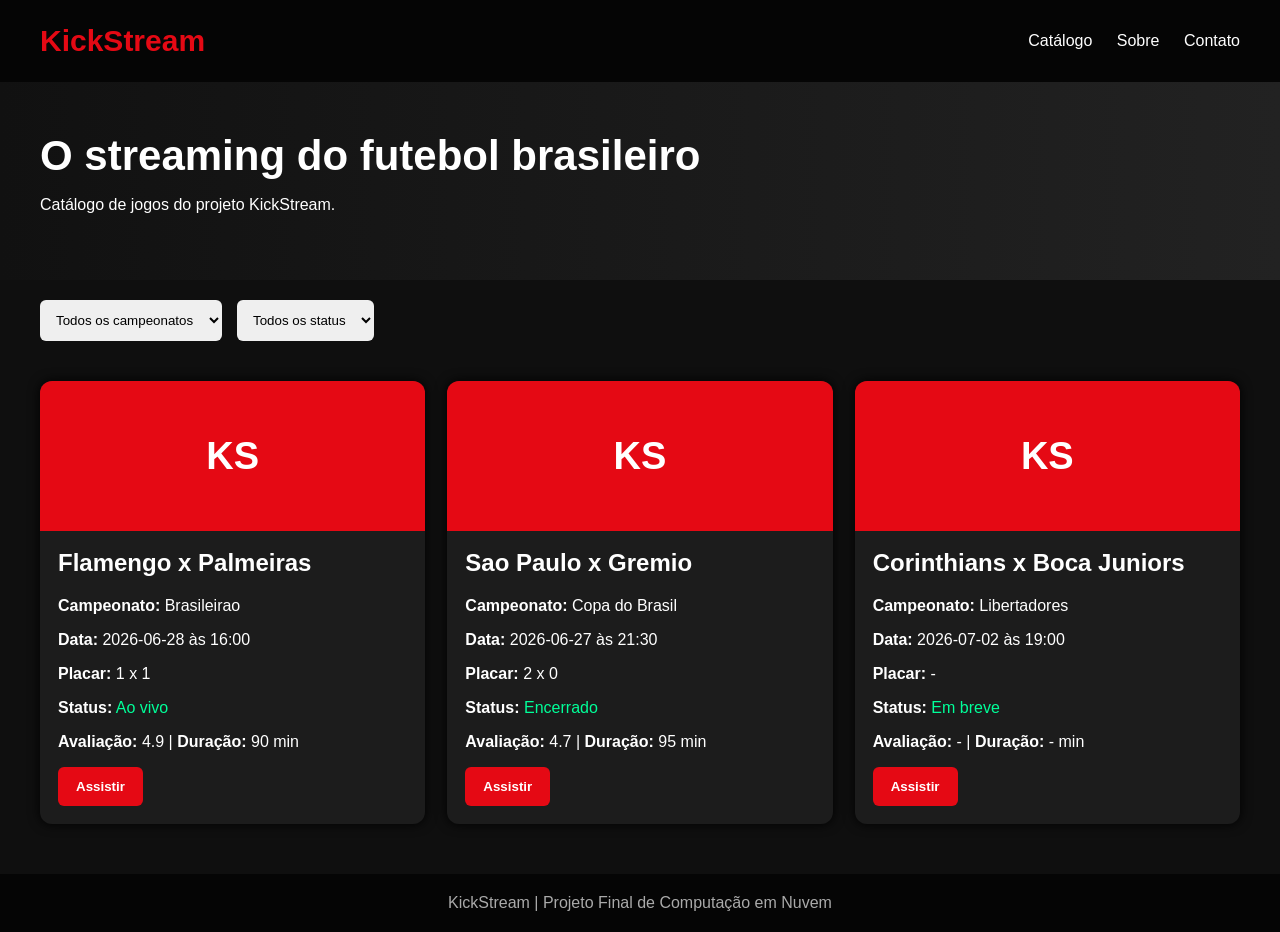
==== public/index.html @ 51a90de2 "subindo o projeto" ====
<!DOCTYPE html>
<html lang="pt-BR">
<head>
  <meta charset="UTF-8">
  <meta name="viewport" content="width=device-width, initial-scale=1.0">
  <title>KickStream</title>
  <link rel="stylesheet" href="assets/css/style.css">
</head>
<body>
  <header>
    <div class="logo">KickStream</div>
    <nav>
      <a href="index.html">Catálogo</a>
      <a href="sobre.html">Sobre</a>
      <a href="contato.html">Contato</a>
    </nav>
  </header>

  <section class="hero">
    <h1>O streaming do futebol brasileiro</h1>
    <p>Catálogo de jogos do projeto KickStream.</p>
  </section>

  <section class="filters">
    <select id="filtroCampeonato" onchange="filtrar()">
      <option value="">Todos os campeonatos</option>
      <option value="Brasileirao">Brasileirao</option>
      <option value="Copa do Brasil">Copa do Brasil</option>
      <option value="Libertadores">Libertadores</option>
    </select>
    <select id="filtroStatus" onchange="filtrar()">
      <option value="">Todos os status</option>
      <option value="Ao vivo">Ao vivo</option>
      <option value="Encerrado">Encerrado</option>
      <option value="Em breve">Em breve</option>
    </select>
  </section>

  <main class="grid" id="catalogo">
    <div class="card" data-campeonato="Brasileirao" data-status="Ao vivo">
      <div class="thumb">KS</div>
      <div class="content">
        <h2>Flamengo x Palmeiras</h2>
        <p><strong>Campeonato:</strong> Brasileirao</p>
        <p><strong>Data:</strong> 2026-06-28 às 16:00</p>
        <p><strong>Placar:</strong> 1 x 1</p>
        <p><strong>Status:</strong> <span class="status">Ao vivo</span></p>
        <p><strong>Avaliação:</strong> 4.9 | <strong>Duração:</strong> 90 min</p>
        <button onclick="assistir('Flamengo x Palmeiras')">Assistir</button>
      </div>
    </div>

    <div class="card" data-campeonato="Copa do Brasil" data-status="Encerrado">
      <div class="thumb">KS</div>
      <div class="content">
        <h2>Sao Paulo x Gremio</h2>
        <p><strong>Campeonato:</strong> Copa do Brasil</p>
        <p><strong>Data:</strong> 2026-06-27 às 21:30</p>
        <p><strong>Placar:</strong> 2 x 0</p>
        <p><strong>Status:</strong> <span class="status">Encerrado</span></p>
        <p><strong>Avaliação:</strong> 4.7 | <strong>Duração:</strong> 95 min</p>
        <button onclick="assistir('Sao Paulo x Gremio')">Assistir</button>
      </div>
    </div>

    <div class="card" data-campeonato="Libertadores" data-status="Em breve">
      <div class="thumb">KS</div>
      <div class="content">
        <h2>Corinthians x Boca Juniors</h2>
        <p><strong>Campeonato:</strong> Libertadores</p>
        <p><strong>Data:</strong> 2026-07-02 às 19:00</p>
        <p><strong>Placar:</strong> -</p>
        <p><strong>Status:</strong> <span class="status">Em breve</span></p>
        <p><strong>Avaliação:</strong> - | <strong>Duração:</strong> - min</p>
        <button onclick="assistir('Corinthians x Boca Juniors')">Assistir</button>
      </div>
    </div>
  </main>

  <footer>KickStream | Projeto Final de Computação em Nuvem</footer>
  <script src="assets/js/script.js"></script>
</body>
</html>
---- public/assets/css/style.css ----
* {
  box-sizing: border-box;
}

body {
  margin: 0;
  background: #0f0f0f;
  color: white;
  font-family: Arial, Helvetica, sans-serif;
}

header {
  position: sticky;
  top: 0;
  z-index: 10;
  display: flex;
  align-items: center;
  justify-content: space-between;
  padding: 24px 40px;
  background: #050505;
}

.logo {
  color: #e50914;
  font-size: 30px;
  font-weight: bold;
}

nav a {
  margin-left: 20px;
  color: white;
  text-decoration: none;
}

.hero {
  padding: 50px 40px;
  background: linear-gradient(90deg, #111, #222);
}

.hero h1 {
  margin: 0;
  font-size: 42px;
}

.filters {
  display: flex;
  flex-wrap: wrap;
  gap: 15px;
  padding: 20px 40px;
}

select,
input,
textarea {
  padding: 12px;
  border: 0;
  border-radius: 6px;
}

.grid {
  display: grid;
  grid-template-columns: repeat(auto-fit, minmax(280px, 1fr));
  gap: 22px;
  padding: 20px 40px 50px;
}

.card {
  overflow: hidden;
  background: #1c1c1c;
  border-radius: 12px;
  box-shadow: 0 0 12px #000;
}

.thumb {
  display: flex;
  align-items: center;
  justify-content: center;
  height: 150px;
  background: #e50914;
  font-size: 38px;
  font-weight: bold;
}

.content {
  padding: 18px;
}

.content h2 {
  margin-top: 0;
}

.status {
  color: #00ff99;
}

button {
  padding: 12px 18px;
  color: white;
  font-weight: bold;
  cursor: pointer;
  background: #e50914;
  border: 0;
  border-radius: 6px;
}

footer {
  padding: 20px;
  color: #aaa;
  text-align: center;
  background: #050505;
}

.page-simple {
  min-height: 100vh;
  padding: 40px;
  background: #111;
}

.simple-card {
  max-width: 720px;
}

.simple-card a {
  color: #e50914;
}

.simple-card input,
.simple-card textarea {
  display: block;
  width: min(100%, 360px);
  margin: 10px 0;
}

@media (max-width: 640px) {
  header {
    align-items: flex-start;
    flex-direction: column;
    gap: 16px;
    padding: 20px;
  }

  nav a {
    margin: 0 16px 0 0;
  }

  .hero,
  .filters,
  .grid,
  .page-simple {
    padding-right: 20px;
    padding-left: 20px;
  }

  .hero h1 {
    font-size: 32px;
  }
}
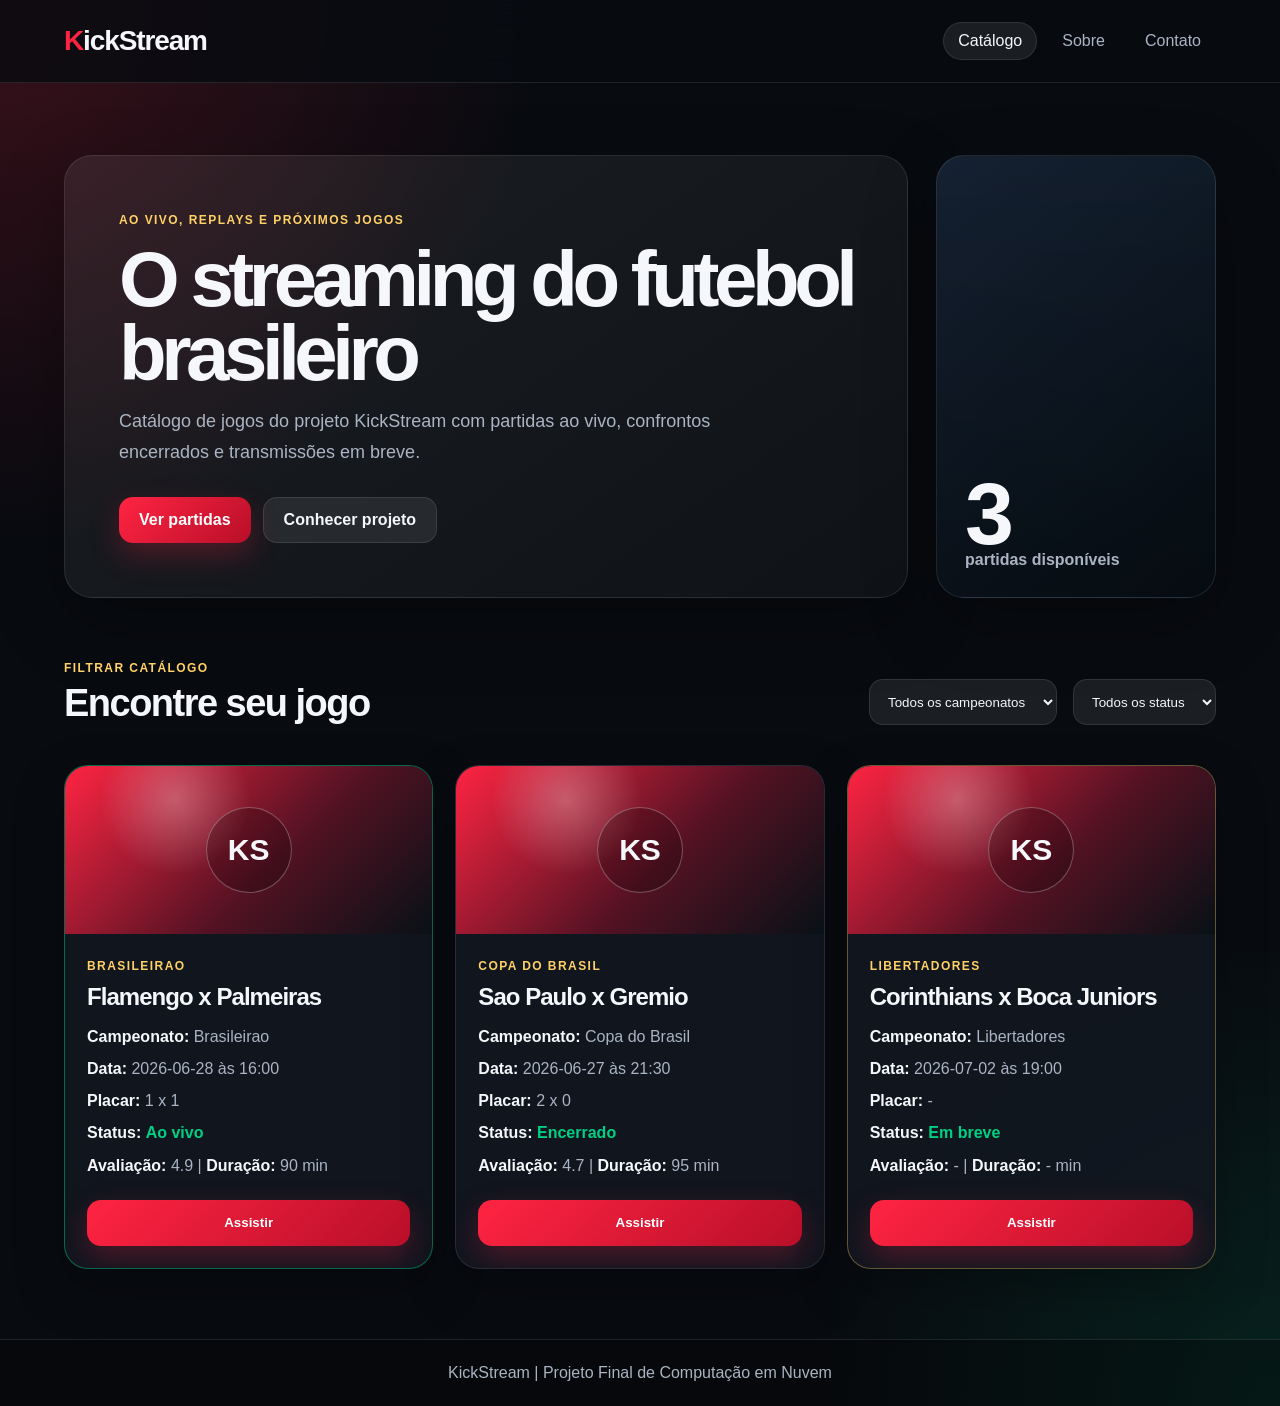
==== commit 76935d95: "alterando front" ====
--- a/public/index.html
+++ b/public/index.html
@@ -7,21 +7,36 @@
   <link rel="stylesheet" href="assets/css/style.css">
 </head>
 <body>
-  <header>
-    <div class="logo">KickStream</div>
+  <header class="site-header">
+    <a class="logo" href="index.html">KickStream</a>
     <nav>
-      <a href="index.html">Catálogo</a>
+      <a class="active" href="index.html">Catálogo</a>
       <a href="sobre.html">Sobre</a>
       <a href="contato.html">Contato</a>
     </nav>
   </header>
 
   <section class="hero">
-    <h1>O streaming do futebol brasileiro</h1>
-    <p>Catálogo de jogos do projeto KickStream.</p>
+    <div class="hero-content">
+      <span class="eyebrow">Ao vivo, replays e próximos jogos</span>
+      <h1>O streaming do futebol brasileiro</h1>
+      <p>Catálogo de jogos do projeto KickStream com partidas ao vivo, confrontos encerrados e transmissões em breve.</p>
+      <div class="hero-actions">
+        <a class="button-link" href="#catalogo">Ver partidas</a>
+        <a class="button-link secondary" href="sobre.html">Conhecer projeto</a>
+      </div>
+    </div>
+    <div class="hero-panel" aria-label="Resumo do catálogo">
+      <strong>3</strong>
+      <span>partidas disponíveis</span>
+    </div>
   </section>
 
   <section class="filters">
+    <div>
+      <span class="section-label">Filtrar catálogo</span>
+      <h2>Encontre seu jogo</h2>
+    </div>
     <select id="filtroCampeonato" onchange="filtrar()">
       <option value="">Todos os campeonatos</option>
       <option value="Brasileirao">Brasileirao</option>
@@ -37,9 +52,10 @@
   </section>
 
   <main class="grid" id="catalogo">
-    <div class="card" data-campeonato="Brasileirao" data-status="Ao vivo">
-      <div class="thumb">KS</div>
+    <div class="card live" data-campeonato="Brasileirao" data-status="Ao vivo">
+      <div class="thumb"><span>KS</span></div>
       <div class="content">
+        <span class="tag">Brasileirao</span>
         <h2>Flamengo x Palmeiras</h2>
         <p><strong>Campeonato:</strong> Brasileirao</p>
         <p><strong>Data:</strong> 2026-06-28 às 16:00</p>
@@ -51,8 +67,9 @@
     </div>
 
     <div class="card" data-campeonato="Copa do Brasil" data-status="Encerrado">
-      <div class="thumb">KS</div>
+      <div class="thumb"><span>KS</span></div>
       <div class="content">
+        <span class="tag">Copa do Brasil</span>
         <h2>Sao Paulo x Gremio</h2>
         <p><strong>Campeonato:</strong> Copa do Brasil</p>
         <p><strong>Data:</strong> 2026-06-27 às 21:30</p>
@@ -63,9 +80,10 @@
       </div>
     </div>
 
-    <div class="card" data-campeonato="Libertadores" data-status="Em breve">
-      <div class="thumb">KS</div>
+    <div class="card upcoming" data-campeonato="Libertadores" data-status="Em breve">
+      <div class="thumb"><span>KS</span></div>
       <div class="content">
+        <span class="tag">Libertadores</span>
         <h2>Corinthians x Boca Juniors</h2>
         <p><strong>Campeonato:</strong> Libertadores</p>
         <p><strong>Data:</strong> 2026-07-02 às 19:00</p>
--- a/public/assets/css/style.css
+++ b/public/assets/css/style.css
@@ -2,156 +2,439 @@
   box-sizing: border-box;
 }
 
+:root {
+  --bg: #080b10;
+  --panel: rgba(18, 24, 33, 0.86);
+  --panel-strong: #111923;
+  --text: #f5f7fb;
+  --muted: #aab4c3;
+  --line: rgba(255, 255, 255, 0.1);
+  --accent: #ff2442;
+  --accent-2: #00d084;
+  --gold: #ffd166;
+}
+
 body {
+  min-height: 100vh;
   margin: 0;
-  background: #0f0f0f;
-  color: white;
-  font-family: Arial, Helvetica, sans-serif;
-}
-
-header {
+  color: var(--text);
+  font-family: Inter, Arial, Helvetica, sans-serif;
+  background:
+    radial-gradient(circle at top left, rgba(255, 36, 66, 0.2), transparent 34rem),
+    radial-gradient(circle at bottom right, rgba(0, 208, 132, 0.12), transparent 30rem),
+    var(--bg);
+}
+
+a {
+  color: inherit;
+}
+
+.site-header {
   position: sticky;
   top: 0;
   z-index: 10;
   display: flex;
   align-items: center;
   justify-content: space-between;
-  padding: 24px 40px;
-  background: #050505;
+  gap: 24px;
+  padding: 22px clamp(20px, 5vw, 64px);
+  background: rgba(8, 11, 16, 0.82);
+  border-bottom: 1px solid var(--line);
+  backdrop-filter: blur(16px);
+}
+
+.site-header.compact {
+  position: static;
 }
 
 .logo {
-  color: #e50914;
-  font-size: 30px;
-  font-weight: bold;
+  color: var(--text);
+  font-size: 28px;
+  font-weight: 900;
+  letter-spacing: -0.04em;
+  text-decoration: none;
+}
+
+.logo::first-letter {
+  color: var(--accent);
+}
+
+nav {
+  display: flex;
+  flex-wrap: wrap;
+  gap: 10px;
 }
 
 nav a {
-  margin-left: 20px;
+  padding: 9px 14px;
+  color: var(--muted);
+  text-decoration: none;
+  border: 1px solid transparent;
+  border-radius: 999px;
+  transition: 0.2s ease;
+}
+
+nav a:hover,
+nav a.active {
+  color: var(--text);
+  background: rgba(255, 255, 255, 0.08);
+  border-color: var(--line);
+}
+
+.hero {
+  display: grid;
+  grid-template-columns: minmax(0, 1fr) 280px;
+  gap: 28px;
+  align-items: stretch;
+  padding: 72px clamp(20px, 5vw, 64px) 38px;
+}
+
+.hero-content,
+.hero-panel,
+.simple-card {
+  background: linear-gradient(145deg, rgba(255, 255, 255, 0.08), rgba(255, 255, 255, 0.03));
+  border: 1px solid var(--line);
+  border-radius: 28px;
+  box-shadow: 0 24px 70px rgba(0, 0, 0, 0.3);
+}
+
+.hero-content {
+  padding: clamp(28px, 5vw, 54px);
+}
+
+.eyebrow,
+.section-label,
+.tag {
+  display: inline-flex;
+  align-items: center;
+  width: fit-content;
+  color: var(--gold);
+  font-size: 12px;
+  font-weight: 800;
+  letter-spacing: 0.12em;
+  text-transform: uppercase;
+}
+
+.hero h1,
+.simple-card h1 {
+  max-width: 860px;
+  margin: 14px 0 16px;
+  font-size: clamp(40px, 8vw, 78px);
+  line-height: 0.95;
+  letter-spacing: -0.07em;
+}
+
+.hero p,
+.simple-card p {
+  max-width: 680px;
+  margin: 0;
+  color: var(--muted);
+  font-size: 18px;
+  line-height: 1.7;
+}
+
+.hero-actions {
+  display: flex;
+  flex-wrap: wrap;
+  gap: 12px;
+  margin-top: 30px;
+}
+
+.button-link,
+button {
+  display: inline-flex;
+  align-items: center;
+  justify-content: center;
+  min-height: 46px;
+  padding: 13px 20px;
   color: white;
+  font-weight: 800;
   text-decoration: none;
-}
-
-.hero {
-  padding: 50px 40px;
-  background: linear-gradient(90deg, #111, #222);
-}
-
-.hero h1 {
-  margin: 0;
-  font-size: 42px;
+  cursor: pointer;
+  background: linear-gradient(135deg, var(--accent), #b90f29);
+  border: 0;
+  border-radius: 14px;
+  box-shadow: 0 12px 30px rgba(255, 36, 66, 0.25);
+  transition: transform 0.2s ease, box-shadow 0.2s ease;
+}
+
+.button-link:hover,
+button:hover {
+  transform: translateY(-2px);
+  box-shadow: 0 16px 36px rgba(255, 36, 66, 0.35);
+}
+
+.button-link.secondary {
+  color: var(--text);
+  background: rgba(255, 255, 255, 0.08);
+  box-shadow: none;
+  border: 1px solid var(--line);
+}
+
+.hero-panel {
+  display: flex;
+  flex-direction: column;
+  justify-content: flex-end;
+  min-height: 260px;
+  padding: 28px;
+  background:
+    linear-gradient(180deg, transparent, rgba(0, 0, 0, 0.28)),
+    linear-gradient(135deg, #152132, #071017);
+}
+
+.hero-panel strong {
+  font-size: 88px;
+  line-height: 0.85;
+}
+
+.hero-panel span {
+  color: var(--muted);
+  font-weight: 700;
 }
 
 .filters {
   display: flex;
   flex-wrap: wrap;
-  gap: 15px;
-  padding: 20px 40px;
+  gap: 16px;
+  align-items: end;
+  padding: 22px clamp(20px, 5vw, 64px);
+}
+
+.filters div {
+  flex: 1 1 260px;
+}
+
+.filters h2 {
+  margin: 6px 0 0;
+  font-size: clamp(26px, 4vw, 38px);
+  letter-spacing: -0.04em;
 }
 
 select,
 input,
 textarea {
-  padding: 12px;
-  border: 0;
-  border-radius: 6px;
+  min-height: 46px;
+  padding: 12px 14px;
+  color: var(--text);
+  background: rgba(255, 255, 255, 0.08);
+  border: 1px solid var(--line);
+  border-radius: 14px;
+  outline: none;
+}
+
+select:focus,
+input:focus,
+textarea:focus {
+  border-color: rgba(255, 36, 66, 0.75);
+  box-shadow: 0 0 0 4px rgba(255, 36, 66, 0.12);
+}
+
+select option {
+  color: #10141b;
 }
 
 .grid {
   display: grid;
   grid-template-columns: repeat(auto-fit, minmax(280px, 1fr));
   gap: 22px;
-  padding: 20px 40px 50px;
+  padding: 18px clamp(20px, 5vw, 64px) 70px;
 }
 
 .card {
   overflow: hidden;
-  background: #1c1c1c;
-  border-radius: 12px;
-  box-shadow: 0 0 12px #000;
+  background: var(--panel);
+  border: 1px solid var(--line);
+  border-radius: 24px;
+  box-shadow: 0 20px 52px rgba(0, 0, 0, 0.25);
+  transition: transform 0.2s ease, border-color 0.2s ease;
+}
+
+.card:hover {
+  transform: translateY(-6px);
+  border-color: rgba(255, 255, 255, 0.22);
+}
+
+.card.live {
+  border-color: rgba(0, 208, 132, 0.45);
+}
+
+.card.upcoming {
+  border-color: rgba(255, 209, 102, 0.35);
 }
 
 .thumb {
+  position: relative;
   display: flex;
   align-items: center;
   justify-content: center;
-  height: 150px;
-  background: #e50914;
-  font-size: 38px;
-  font-weight: bold;
+  height: 168px;
+  background:
+    radial-gradient(circle at 30% 20%, rgba(255, 255, 255, 0.28), transparent 26%),
+    linear-gradient(135deg, #ff2442, #521223 58%, #081116);
+}
+
+.thumb span {
+  display: grid;
+  place-items: center;
+  width: 86px;
+  height: 86px;
+  font-size: 30px;
+  font-weight: 900;
+  background: rgba(0, 0, 0, 0.22);
+  border: 1px solid rgba(255, 255, 255, 0.28);
+  border-radius: 50%;
 }
 
 .content {
+  padding: 22px;
+}
+
+.content h2 {
+  margin: 10px 0 14px;
+  font-size: 24px;
+  line-height: 1.1;
+  letter-spacing: -0.04em;
+}
+
+.content p {
+  margin: 9px 0;
+  color: var(--muted);
+  line-height: 1.45;
+}
+
+.content strong {
+  color: var(--text);
+}
+
+.content button {
+  width: 100%;
+  margin-top: 14px;
+}
+
+.status {
+  color: var(--accent-2);
+  font-weight: 800;
+}
+
+footer {
+  padding: 24px;
+  color: var(--muted);
+  text-align: center;
+  background: rgba(0, 0, 0, 0.3);
+  border-top: 1px solid var(--line);
+}
+
+.page-simple {
+  padding-bottom: 56px;
+}
+
+.simple-card {
+  width: min(980px, calc(100% - 40px));
+  margin: 56px auto 0;
+  padding: clamp(28px, 5vw, 54px);
+}
+
+.simple-card h1 {
+  font-size: clamp(38px, 7vw, 68px);
+}
+
+.info-grid {
+  display: grid;
+  grid-template-columns: repeat(3, 1fr);
+  gap: 14px;
+  margin: 32px 0;
+}
+
+.info-grid article {
   padding: 18px;
-}
-
-.content h2 {
-  margin-top: 0;
-}
-
-.status {
-  color: #00ff99;
-}
-
-button {
-  padding: 12px 18px;
-  color: white;
-  font-weight: bold;
-  cursor: pointer;
-  background: #e50914;
-  border: 0;
-  border-radius: 6px;
-}
-
-footer {
-  padding: 20px;
-  color: #aaa;
-  text-align: center;
-  background: #050505;
-}
-
-.page-simple {
-  min-height: 100vh;
-  padding: 40px;
-  background: #111;
-}
-
-.simple-card {
-  max-width: 720px;
-}
-
-.simple-card a {
-  color: #e50914;
-}
-
-.simple-card input,
-.simple-card textarea {
+  background: rgba(255, 255, 255, 0.06);
+  border: 1px solid var(--line);
+  border-radius: 18px;
+}
+
+.info-grid strong,
+.info-grid span {
   display: block;
-  width: min(100%, 360px);
-  margin: 10px 0;
-}
-
-@media (max-width: 640px) {
-  header {
+}
+
+.info-grid strong {
+  margin-bottom: 8px;
+  font-size: 18px;
+}
+
+.info-grid span,
+.text-link {
+  color: var(--muted);
+}
+
+.contact-card form {
+  display: grid;
+  gap: 12px;
+  max-width: 560px;
+  margin: 28px 0 18px;
+}
+
+.contact-card textarea {
+  min-height: 140px;
+  resize: vertical;
+}
+
+.text-link {
+  display: inline-block;
+  margin-top: 10px;
+}
+
+@media (max-width: 760px) {
+  .site-header {
     align-items: flex-start;
     flex-direction: column;
-    gap: 16px;
-    padding: 20px;
+    padding: 18px 20px;
+  }
+
+  .hero {
+    grid-template-columns: 1fr;
+    padding-top: 34px;
+  }
+
+  .hero-panel {
+    min-height: 180px;
+  }
+
+  .filters {
+    align-items: stretch;
+    flex-direction: column;
+  }
+
+  .filters div {
+    flex-basis: auto;
+  }
+
+  select {
+    width: 100%;
+  }
+
+  .info-grid {
+    grid-template-columns: 1fr;
+  }
+}
+
+@media (max-width: 460px) {
+  nav {
+    width: 100%;
   }
 
   nav a {
-    margin: 0 16px 0 0;
-  }
-
-  .hero,
-  .filters,
-  .grid,
-  .page-simple {
-    padding-right: 20px;
-    padding-left: 20px;
-  }
-
-  .hero h1 {
-    font-size: 32px;
-  }
-}
+    flex: 1;
+    text-align: center;
+  }
+
+  .hero h1,
+  .simple-card h1 {
+    letter-spacing: -0.05em;
+  }
+
+  .hero-actions,
+  .button-link {
+    width: 100%;
+  }
+}
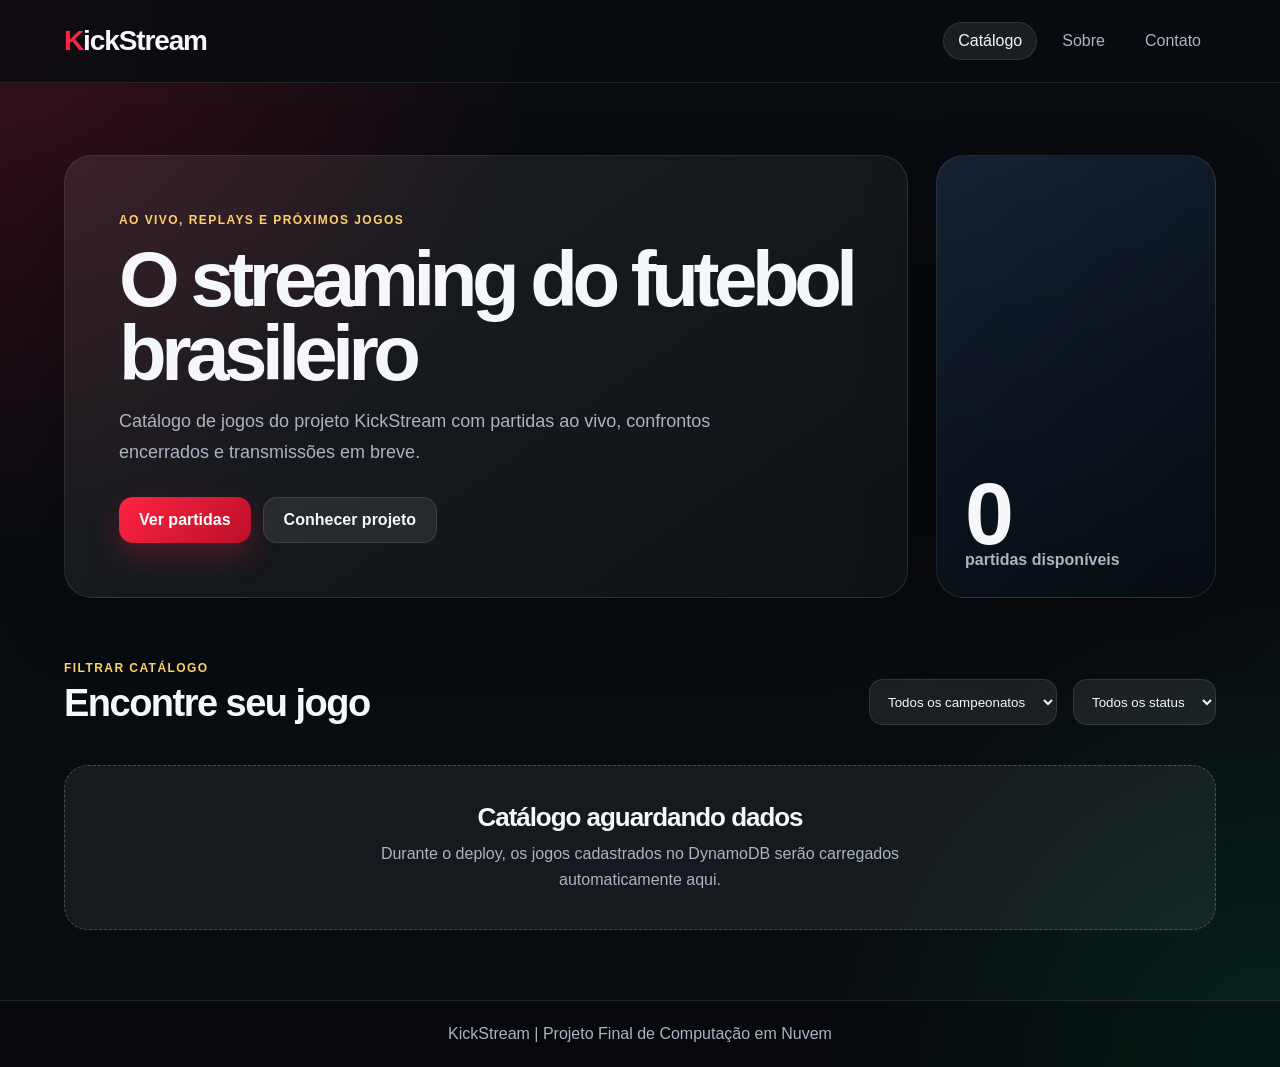
==== commit 269dbaf0: "mudano" ====
--- a/public/index.html
+++ b/public/index.html
@@ -27,7 +27,7 @@
       </div>
     </div>
     <div class="hero-panel" aria-label="Resumo do catálogo">
-      <strong>3</strong>
+      <strong>0</strong>
       <span>partidas disponíveis</span>
     </div>
   </section>
@@ -39,60 +39,17 @@
     </div>
     <select id="filtroCampeonato" onchange="filtrar()">
       <option value="">Todos os campeonatos</option>
-      <option value="Brasileirao">Brasileirao</option>
-      <option value="Copa do Brasil">Copa do Brasil</option>
-      <option value="Libertadores">Libertadores</option>
     </select>
     <select id="filtroStatus" onchange="filtrar()">
       <option value="">Todos os status</option>
-      <option value="Ao vivo">Ao vivo</option>
-      <option value="Encerrado">Encerrado</option>
-      <option value="Em breve">Em breve</option>
     </select>
   </section>
 
   <main class="grid" id="catalogo">
-    <div class="card live" data-campeonato="Brasileirao" data-status="Ao vivo">
-      <div class="thumb"><span>KS</span></div>
-      <div class="content">
-        <span class="tag">Brasileirao</span>
-        <h2>Flamengo x Palmeiras</h2>
-        <p><strong>Campeonato:</strong> Brasileirao</p>
-        <p><strong>Data:</strong> 2026-06-28 às 16:00</p>
-        <p><strong>Placar:</strong> 1 x 1</p>
-        <p><strong>Status:</strong> <span class="status">Ao vivo</span></p>
-        <p><strong>Avaliação:</strong> 4.9 | <strong>Duração:</strong> 90 min</p>
-        <button onclick="assistir('Flamengo x Palmeiras')">Assistir</button>
-      </div>
-    </div>
-
-    <div class="card" data-campeonato="Copa do Brasil" data-status="Encerrado">
-      <div class="thumb"><span>KS</span></div>
-      <div class="content">
-        <span class="tag">Copa do Brasil</span>
-        <h2>Sao Paulo x Gremio</h2>
-        <p><strong>Campeonato:</strong> Copa do Brasil</p>
-        <p><strong>Data:</strong> 2026-06-27 às 21:30</p>
-        <p><strong>Placar:</strong> 2 x 0</p>
-        <p><strong>Status:</strong> <span class="status">Encerrado</span></p>
-        <p><strong>Avaliação:</strong> 4.7 | <strong>Duração:</strong> 95 min</p>
-        <button onclick="assistir('Sao Paulo x Gremio')">Assistir</button>
-      </div>
-    </div>
-
-    <div class="card upcoming" data-campeonato="Libertadores" data-status="Em breve">
-      <div class="thumb"><span>KS</span></div>
-      <div class="content">
-        <span class="tag">Libertadores</span>
-        <h2>Corinthians x Boca Juniors</h2>
-        <p><strong>Campeonato:</strong> Libertadores</p>
-        <p><strong>Data:</strong> 2026-07-02 às 19:00</p>
-        <p><strong>Placar:</strong> -</p>
-        <p><strong>Status:</strong> <span class="status">Em breve</span></p>
-        <p><strong>Avaliação:</strong> - | <strong>Duração:</strong> - min</p>
-        <button onclick="assistir('Corinthians x Boca Juniors')">Assistir</button>
-      </div>
-    </div>
+    <section class="empty-state">
+      <h2>Catálogo aguardando dados</h2>
+      <p>Durante o deploy, os jogos cadastrados no DynamoDB serão carregados automaticamente aqui.</p>
+    </section>
   </main>
 
   <footer>KickStream | Projeto Final de Computação em Nuvem</footer>
--- a/public/assets/css/style.css
+++ b/public/assets/css/style.css
@@ -316,6 +316,29 @@
   font-weight: 800;
 }
 
+.empty-state {
+  grid-column: 1 / -1;
+  padding: 36px;
+  color: var(--muted);
+  text-align: center;
+  background: rgba(255, 255, 255, 0.06);
+  border: 1px dashed rgba(255, 255, 255, 0.22);
+  border-radius: 24px;
+}
+
+.empty-state h2 {
+  margin: 0 0 8px;
+  color: var(--text);
+  font-size: 26px;
+  letter-spacing: -0.04em;
+}
+
+.empty-state p {
+  max-width: 560px;
+  margin: 0 auto;
+  line-height: 1.6;
+}
+
 footer {
   padding: 24px;
   color: var(--muted);
